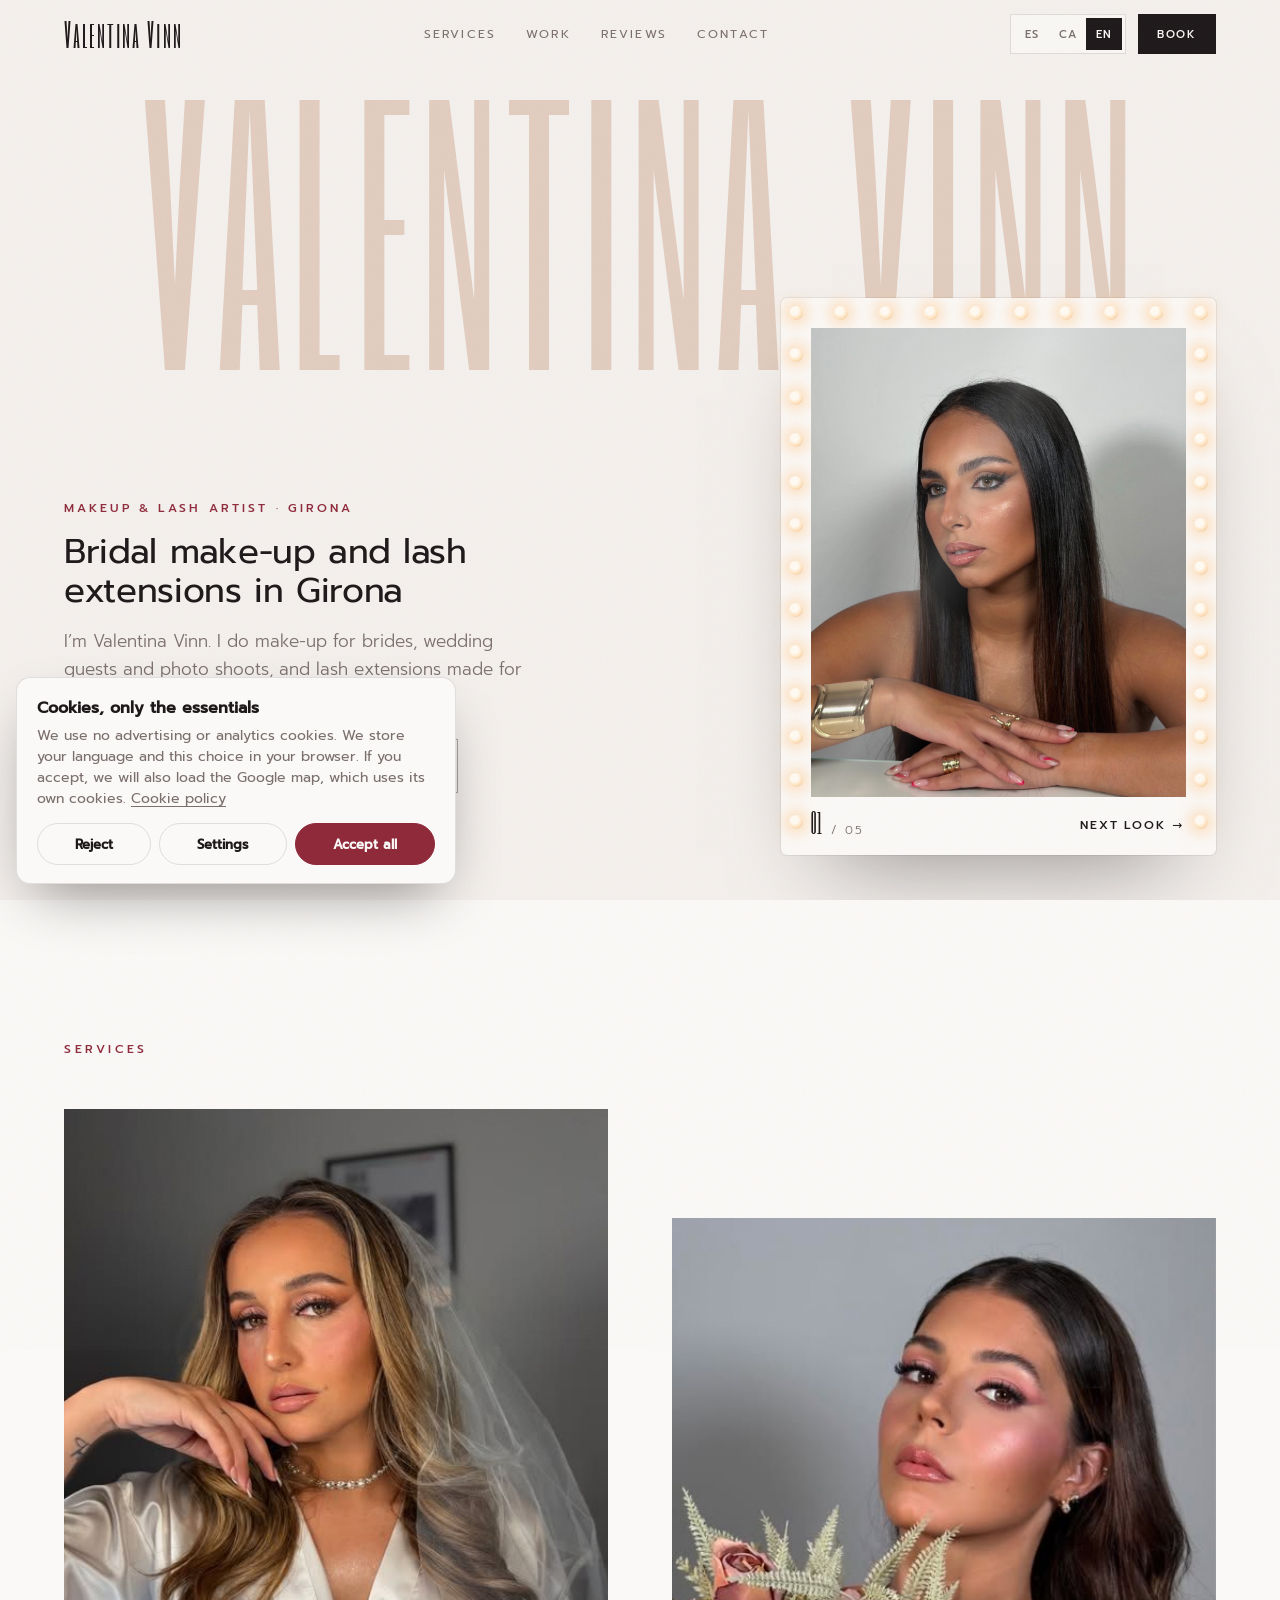
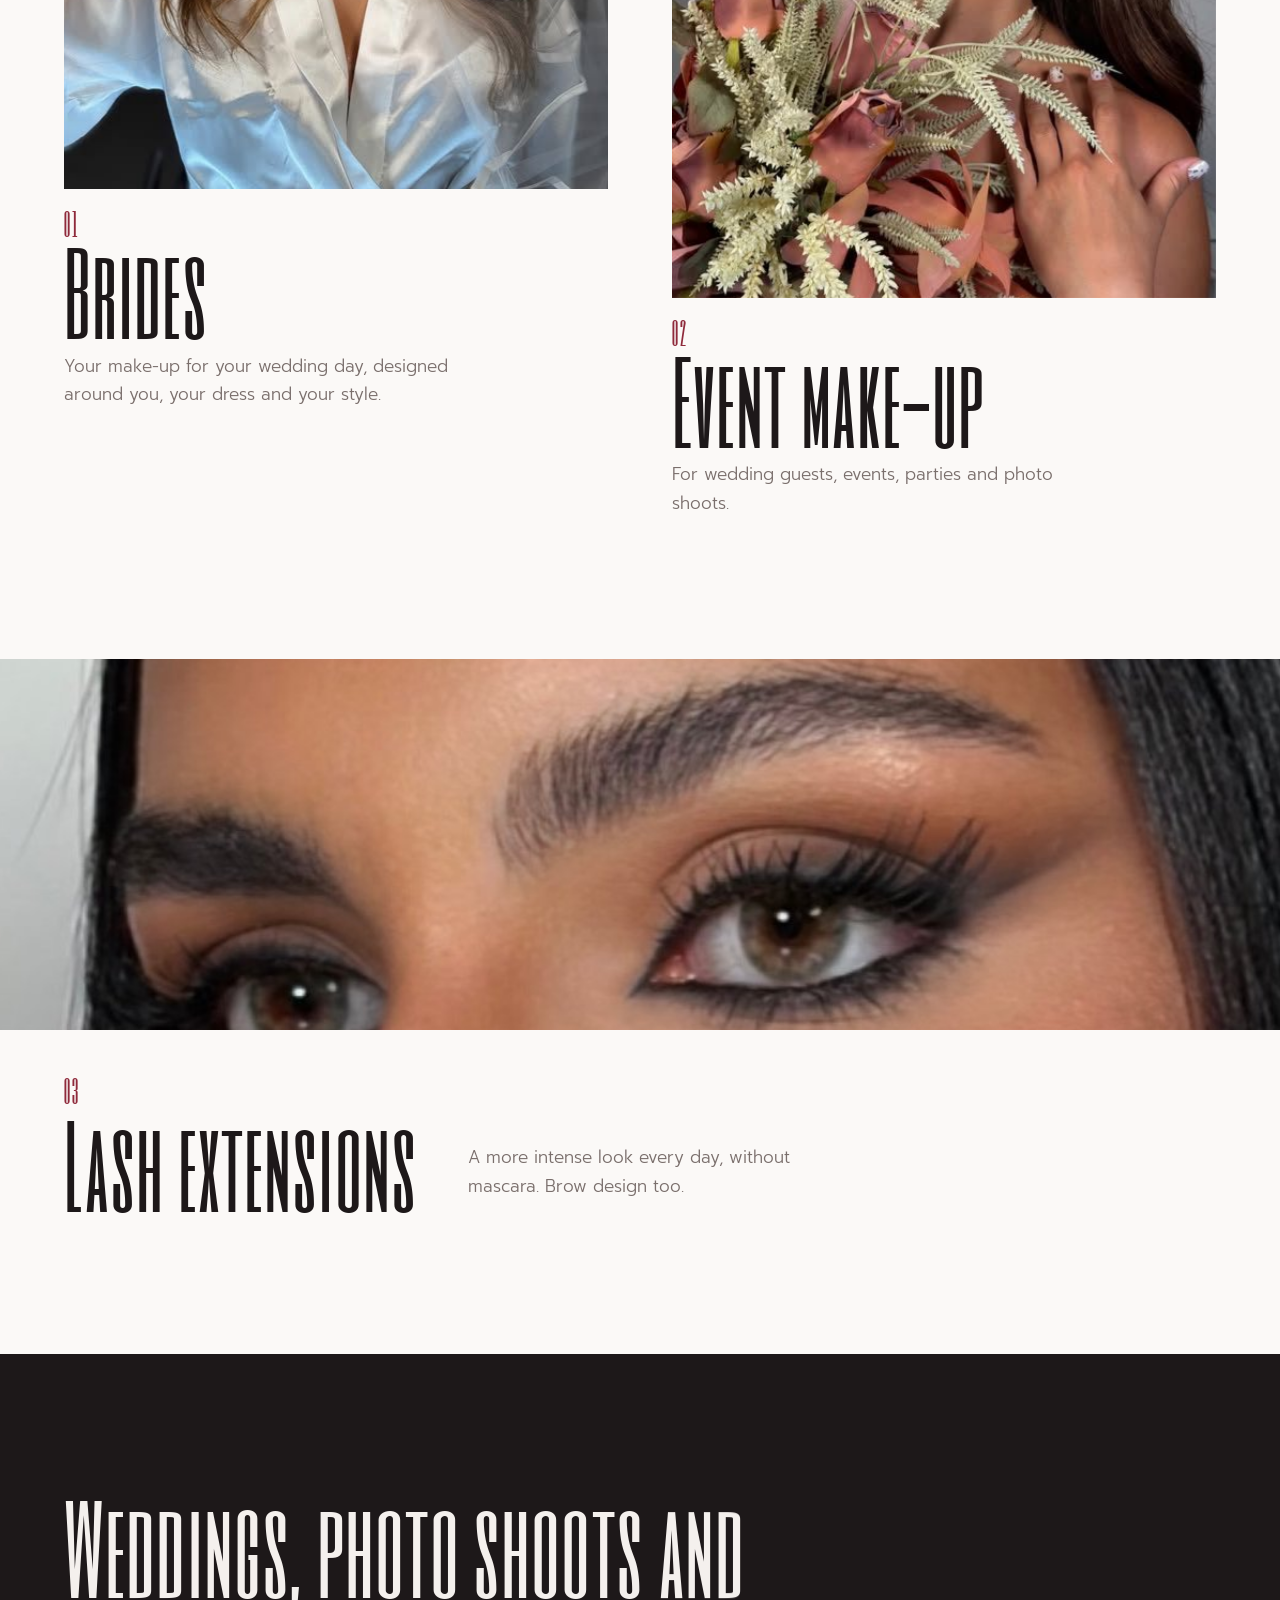
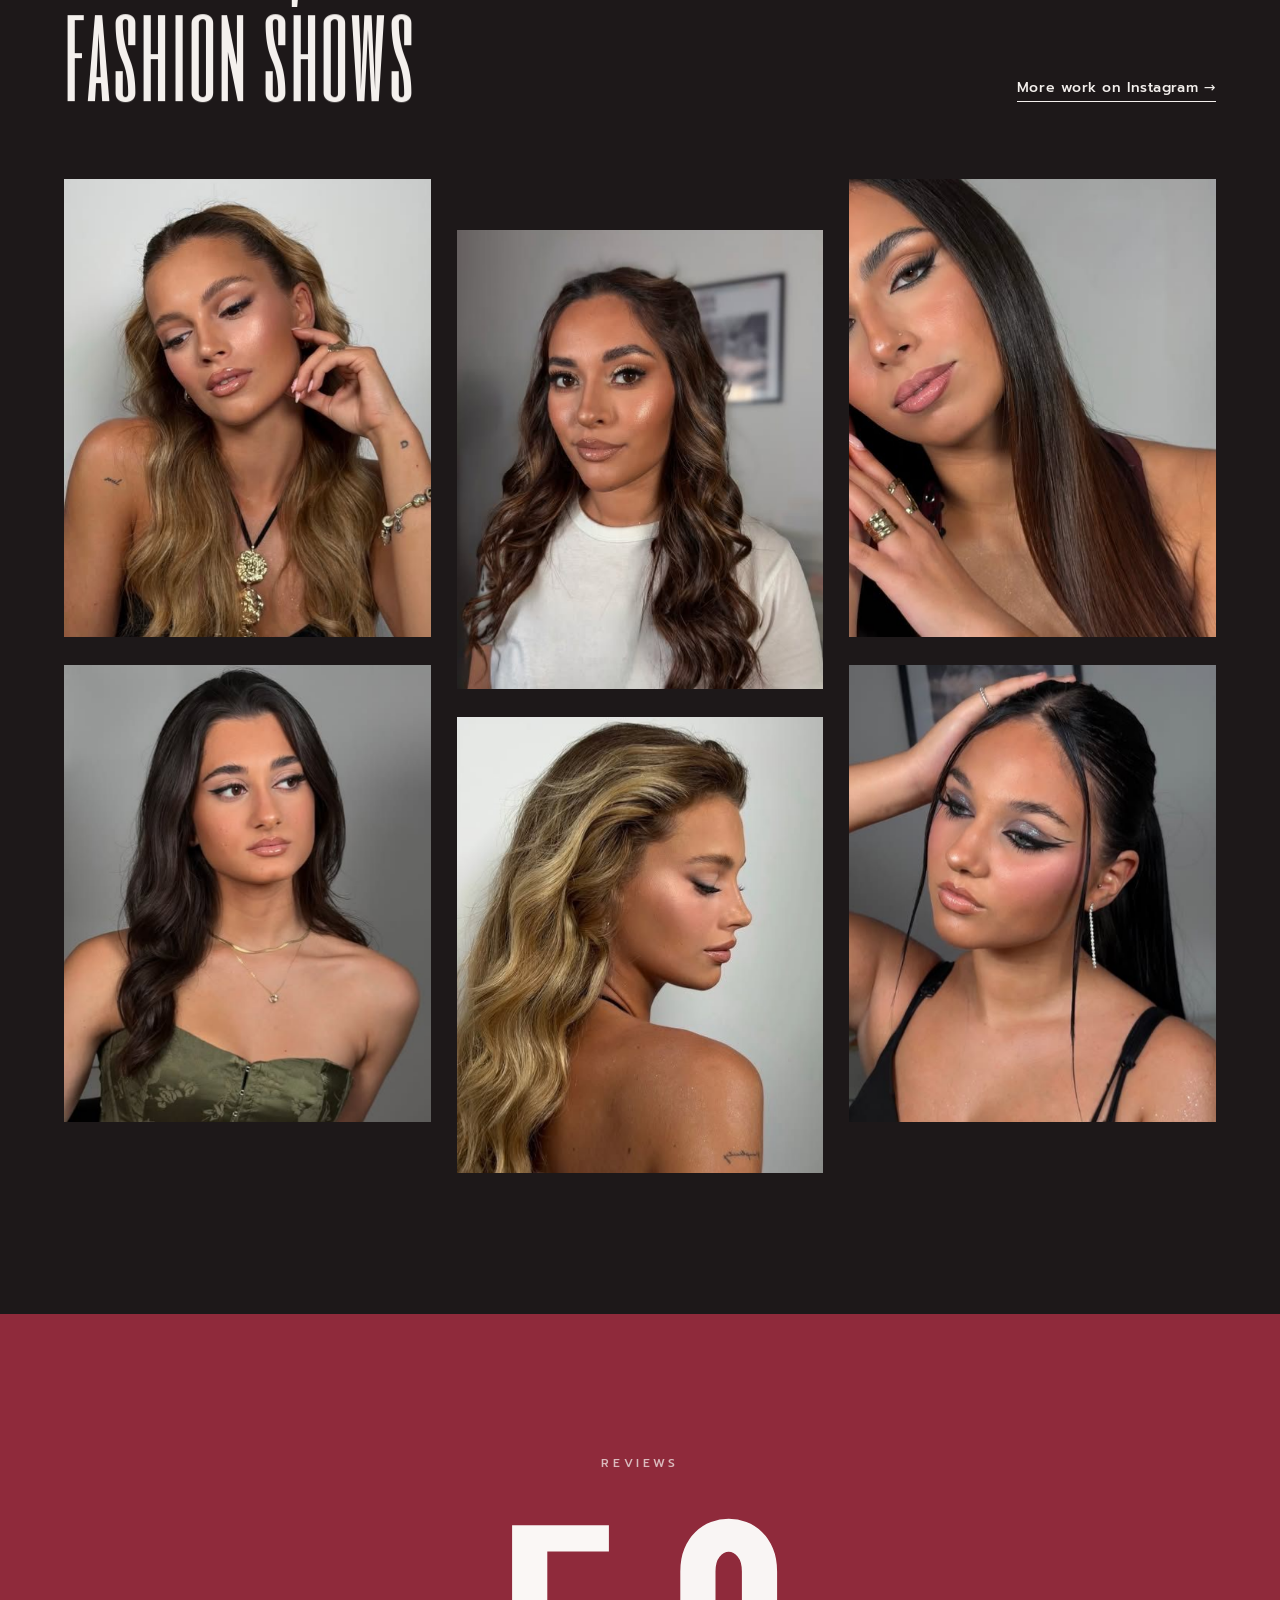
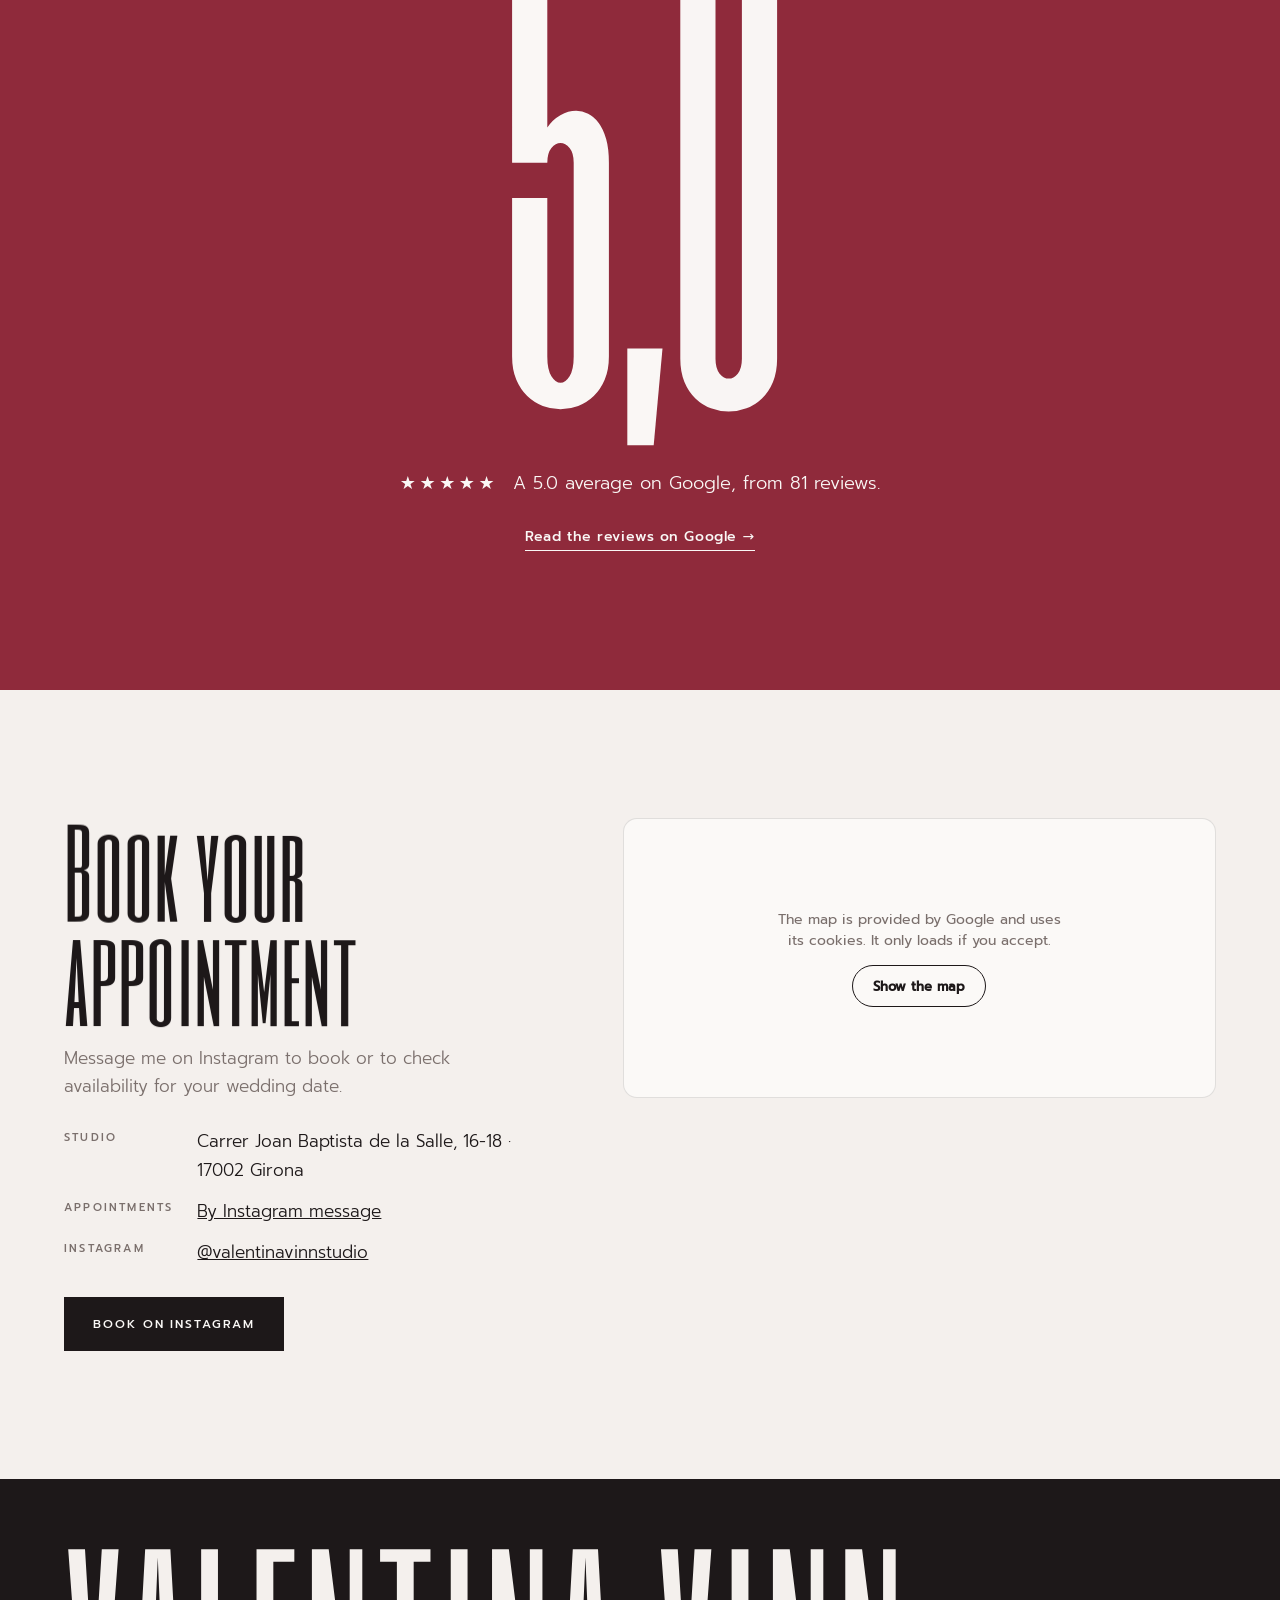
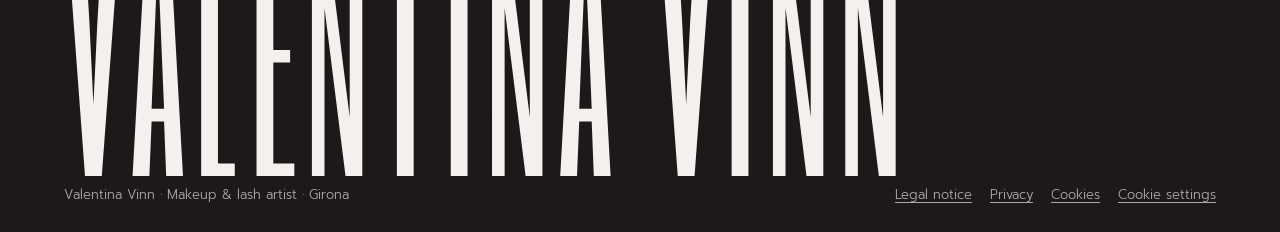
==== index.html @ 95abce41 "Web valentina-vinn-studio Co-Authored-By: Claude Opus 5.5 <noreply@anthropic.com>" ====
<!doctype html>
<html lang="es">
<head>
<meta charset="utf-8">
<meta name="viewport" content="width=device-width, initial-scale=1, viewport-fit=cover">
<title>Valentina Vinn · Maquillaje de novia y pestañas en Girona</title>
<meta name="description" content="Valentina Vinn, makeup & lash artist en Girona. Especializada en maquillaje de novia, maquillaje social y extensiones de pestañas. 5,0 en Google con 81 reseñas. Cita por Instagram.">
<meta name="theme-color" content="#f4f0ed">
<link rel="icon" href="assets/favicon.svg" type="image/svg+xml">
<link rel="alternate" hreflang="es" href="?lang=es"><link rel="alternate" hreflang="ca" href="?lang=ca"><link rel="alternate" hreflang="en" href="?lang=en">
<meta property="og:title" content="Valentina Vinn · Makeup & lash artist · Girona">
<meta property="og:description" content="Maquillaje de novia, maquillaje social y extensiones de pestañas.">
<meta property="og:image" content="assets/img/look1.jpg">
<script>document.documentElement.classList.add('js')</script>
<link rel="stylesheet" href="css/fonts.css">
<link rel="stylesheet" href="css/premium.css">
<link rel="stylesheet" href="css/style.css">
<link rel="stylesheet" href="css/legal.css">
<script type="application/ld+json">
{"@context":"https://schema.org","@type":"BeautySalon","name":"Valentina Vinn","description":"Makeup & lash artist. Maquillaje de novia, maquillaje social y extensiones de pestañas.","address":{"@type":"PostalAddress","streetAddress":"Carrer Joan Baptista de la Salle, 16-18","postalCode":"17002","addressLocality":"Girona","addressRegion":"Girona","addressCountry":"ES"},"aggregateRating":{"@type":"AggregateRating","ratingValue":"5.0","reviewCount":"81"},"sameAs":["https://www.instagram.com/valentinavinnstudio/"]}
</script>
</head>
<body class="grain">
<a class="skip" href="#main" data-i18n="skip">Saltar al contenido</a>

<header class="top">
  <a class="brand" href="#main" aria-label="Valentina Vinn, inicio">Valentina Vinn</a>
  <nav class="nav" aria-label="Principal">
    <a href="#servicios" data-i18n="n1">Servicios</a>
    <a href="#trabajos" data-i18n="n2">Trabajos</a>
    <a href="#resenas" data-i18n="n3">Reseñas</a>
    <a href="#contacto" data-i18n="n4">Contacto</a>
  </nav>
  <div class="top-r">
    <div class="langs" role="group" aria-label="Idioma"><button type="button" data-lang="es">ES</button><button type="button" data-lang="ca">CA</button><button type="button" data-lang="en">EN</button></div>
    <a class="btn btn-sm" href="https://ig.me/m/valentinavinnstudio" target="_blank" rel="noopener" data-mag data-i18n="cta">Pide cita</a>
  </div>
</header>

<main id="main">
  <!-- PORTADA: un espejo de camerino cuyas bombillas se encienden una a una -->
  <section class="hero" id="hero" aria-labelledby="h1">
    <p class="name" aria-hidden="true"><span>V</span><span>A</span><span>L</span><span>E</span><span>N</span><span>T</span><span>I</span><span>N</span><span>A</span><span class="sp"> </span><span>V</span><span>I</span><span>N</span><span>N</span></p>
    <div class="hero-in">
      <p class="eyebrow" data-hero data-d="1.1">Makeup &amp; lash artist · Girona</p>
      <h1 id="h1" data-split data-hero data-d="1.2" data-i18n="h1">Maquillaje de novia y extensiones de pestañas en Girona</h1>
      <p class="hero-p" data-hero data-d="1.35" data-i18n="hp">Soy Valentina Vinn. Maquillo novias, invitadas y sesiones de fotos, y hago extensiones de pestañas a tu medida.</p>
      <div class="hero-cta" data-hero data-d="1.45">
        <a class="btn" href="https://ig.me/m/valentinavinnstudio" target="_blank" rel="noopener" data-mag data-i18n="ctaIg">Pide cita por Instagram</a>
        <a class="btn btn-line" href="#trabajos" data-mag data-i18n="see">Ver trabajos</a>
      </div>
      <p class="hero-rate" data-hero data-d="1.55"><b>5,0</b> <span data-i18n="rate">en Google · 81 reseñas</span></p>
    </div>
    <div class="mirror" id="mirror">
      <div class="bulbs" id="bulbs" aria-hidden="true"></div>
      <div class="glass" role="group" aria-roledescription="carrusel" aria-label="Looks de maquillaje" data-i18n-attr="aria-label:mA">
        <img class="lk on" src="assets/img/look1.jpg" alt="Look de maquillaje con ojos ahumados y melena negra lisa" width="1200" height="1600" data-i18n-attr="alt:l1">
        <img class="lk" src="assets/img/novia.jpg" alt="Novia con velo y maquillaje luminoso" width="534" height="640" data-i18n-attr="alt:l2">
        <img class="lk" src="assets/img/look2.jpg" alt="Maquillaje con delineado y labios nude" width="530" height="640" data-i18n-attr="alt:l3">
        <img class="lk" src="assets/img/look3.jpg" alt="Maquillaje natural con melena rubia ondulada" width="480" height="640" data-i18n-attr="alt:l4">
        <img class="lk" src="assets/img/look4.jpg" alt="Maquillaje con delineado gráfico y sombra plateada" width="506" height="640" data-i18n-attr="alt:l5">
        <span class="refl" aria-hidden="true"></span>
      </div>
      <div class="m-bar">
        <p class="m-n" aria-hidden="true"><b id="lkN">01</b> / 05</p>
        <button type="button" class="next" id="next" data-i18n="next">Otro look →</button>
      </div>
    </div>
  </section>

  <!-- SERVICIOS -->
  <section class="servicios" id="servicios" aria-labelledby="s-h">
    <h2 id="s-h" class="kick" data-up data-i18n="sh">Servicios</h2>
    <div class="cards">
      <article class="card">
        <figure data-img><img src="assets/img/novia.jpg" alt="Novia con velo y maquillaje luminoso" width="534" height="640" loading="lazy" data-i18n-attr="alt:l2"></figure>
        <p class="num" aria-hidden="true">01</p>
        <h3 data-split data-i18n="s1">Novias</h3>
        <p data-up data-i18n="s1p">Tu maquillaje para el día de la boda, pensado para ti, tu vestido y tu estilo.</p>
      </article>
      <article class="card c-b">
        <figure data-img><img src="assets/img/invitada.jpg" alt="Invitada maquillada con un ramo de flores secas" width="508" height="640" loading="lazy" data-i18n-attr="alt:sA2"></figure>
        <p class="num" aria-hidden="true">02</p>
        <h3 data-split data-i18n="s2">Maquillaje social</h3>
        <p data-up data-i18n="s2p">Para invitadas, eventos, fiestas y sesiones de fotos.</p>
      </article>
    </div>
    <div class="lash">
      <figure class="lash-img" id="lashImg"><img src="assets/img/ojos.jpg" alt="Primer plano de unos ojos con pestañas largas y delineado ahumado" width="1413" height="410" loading="lazy" data-i18n-attr="alt:oA"></figure>
      <div class="lash-txt">
        <p class="num" aria-hidden="true">03</p>
        <h3 data-split data-i18n="s3">Extensiones de pestañas</h3>
        <p data-up data-i18n="s3p">Una mirada más intensa cada día, sin máscara. También diseño de cejas.</p>
      </div>
    </div>
  </section>

  <!-- TRABAJOS -->
  <section class="trabajos" id="trabajos" aria-labelledby="t-h">
    <div class="t-head">
      <h2 id="t-h" data-split data-i18n="th">Bodas, sesiones de fotos y desfiles</h2>
      <a class="link" href="https://www.instagram.com/valentinavinnstudio/" target="_blank" rel="noopener" data-i18n="more">Más trabajos en Instagram →</a>
    </div>
    <div class="looks">
      <div class="col"><figure data-img><img src="assets/img/look5.jpg" alt="Look de maquillaje de Valentina Vinn" width="481" height="640" loading="lazy" data-i18n-attr="alt:gA"></figure><figure data-img><img src="assets/img/look2.jpg" alt="Look de maquillaje de Valentina Vinn" width="530" height="640" loading="lazy" data-i18n-attr="alt:gA"></figure></div>
      <div class="col" data-par=".12"><figure data-img><img src="assets/img/look6.jpg" alt="Look de maquillaje de Valentina Vinn" width="480" height="640" loading="lazy" data-i18n-attr="alt:gA"></figure><figure data-img><img src="assets/img/look3.jpg" alt="Look de maquillaje de Valentina Vinn" width="480" height="640" loading="lazy" data-i18n-attr="alt:gA"></figure></div>
      <div class="col"><figure data-img><img src="assets/img/look7.jpg" alt="Look de maquillaje de Valentina Vinn" width="480" height="640" loading="lazy" data-i18n-attr="alt:gA"></figure><figure data-img><img src="assets/img/look4.jpg" alt="Look de maquillaje de Valentina Vinn" width="506" height="640" loading="lazy" data-i18n-attr="alt:gA"></figure></div>
    </div>
  </section>

  <!-- RESEÑAS -->
  <section class="resenas" id="resenas" aria-labelledby="r-h">
    <h2 id="r-h" class="kick" data-up data-i18n="rh">Reseñas</h2>
    <p class="big" aria-hidden="true"><span>5</span><span>,</span><span>0</span></p>
    <p class="r-p" data-up><span class="stars" aria-hidden="true">★★★★★</span> <span data-i18n="rp">Media de 5,0 en Google, con 81 reseñas.</span></p>
    <a class="link" href="https://www.google.com/maps/search/?api=1&amp;query=Valentina+Vinn+Girona" target="_blank" rel="noopener" data-up data-i18n="rl">Leer las reseñas en Google →</a>
  </section>

  <!-- CONTACTO -->
  <section class="contacto" id="contacto" aria-labelledby="c-h">
    <div class="c-txt">
      <h2 id="c-h" data-split data-i18n="ch">Pide tu cita</h2>
      <p data-up data-i18n="cp">Escríbeme por Instagram para pedir cita o para consultar la fecha de tu boda.</p>
      <dl>
        <dt data-i18n="d1">Estudio</dt><dd>Carrer Joan Baptista de la Salle, 16-18 · 17002 Girona</dd>
        <dt data-i18n="d2">Citas</dt><dd><a href="https://ig.me/m/valentinavinnstudio" target="_blank" rel="noopener" data-i18n="d2v">Por mensaje en Instagram</a></dd>
        <dt>Instagram</dt><dd><a href="https://www.instagram.com/valentinavinnstudio/" target="_blank" rel="noopener">@valentinavinnstudio</a></dd>
      </dl>
      <a class="btn" href="https://ig.me/m/valentinavinnstudio" target="_blank" rel="noopener" data-mag data-i18n="ctaIg">Pide cita por Instagram</a>
    </div>
    <div class="cc-map v-map" data-src="https://www.google.com/maps?q=Carrer+Joan+Baptista+de+la+Salle+16,+17002+Girona&output=embed" data-title="Mapa: Valentina Vinn"></div>
  </section>
</main>

<footer class="foot">
  <p class="foot-name" aria-hidden="true">VALENTINA VINN</p>
  <div class="foot-row">
    <p>Valentina Vinn · Makeup &amp; lash artist · Girona</p>
    <nav class="foot-links" aria-label="Información legal">
      <a href="aviso-legal.html" data-i18n="lg1">Aviso legal</a>
      <a href="privacidad.html" data-i18n="lg2">Privacidad</a>
      <a href="cookies.html" data-i18n="lg3">Cookies</a>
      <button type="button" data-cookies-open data-i18n="lg4">Configurar cookies</button>
    </nav>
  </div>
</footer>

<script src="js/lang.js"></script>
<script src="js/i18n.js" data-site="valentina-vinn-studio"></script>
<script src="js/consent.js" data-site="valentina-vinn-studio"></script>
<script src="js/vendor/gsap.min.js"></script>
<script src="js/vendor/ScrollTrigger.min.js"></script>
<script src="js/vendor/lenis.min.js"></script>
<script src="js/premium.js"></script>
<script src="js/main.js"></script>
</body>
</html>
---- css/fonts.css ----
/* Fuentes alojadas en la propia web (sin llamadas a Google) */
@font-face {
  font-family: 'Prompt';
  font-style: normal;
  font-weight: 300;
  font-display: swap;
  src: url(../assets/fonts/prompt-normal-300-latin-ext.woff2) format('woff2');
  unicode-range: U+0100-02BA, U+02BD-02C5, U+02C7-02CC, U+02CE-02D7, U+02DD-02FF, U+0304, U+0308, U+0329, U+1D00-1DBF, U+1E00-1E9F, U+1EF2-1EFF, U+2020, U+20A0-20AB, U+20AD-20C4, U+2113, U+2C60-2C7F, U+A720-A7FF;
}
@font-face {
  font-family: 'Prompt';
  font-style: normal;
  font-weight: 300;
  font-display: swap;
  src: url(../assets/fonts/prompt-normal-300-latin.woff2) format('woff2');
  unicode-range: U+0000-00FF, U+0131, U+0152-0153, U+02BB-02BC, U+02C6, U+02DA, U+02DC, U+0304, U+0308, U+0329, U+2000-206F, U+20AC, U+2122, U+2191, U+2193, U+2212, U+2215, U+FEFF, U+FFFD;
}
@font-face {
  font-family: 'Prompt';
  font-style: normal;
  font-weight: 400;
  font-display: swap;
  src: url(../assets/fonts/prompt-normal-400-latin-ext.woff2) format('woff2');
  unicode-range: U+0100-02BA, U+02BD-02C5, U+02C7-02CC, U+02CE-02D7, U+02DD-02FF, U+0304, U+0308, U+0329, U+1D00-1DBF, U+1E00-1E9F, U+1EF2-1EFF, U+2020, U+20A0-20AB, U+20AD-20C4, U+2113, U+2C60-2C7F, U+A720-A7FF;
}
@font-face {
  font-family: 'Prompt';
  font-style: normal;
  font-weight: 400;
  font-display: swap;
  src: url(../assets/fonts/prompt-normal-400-latin.woff2) format('woff2');
  unicode-range: U+0000-00FF, U+0131, U+0152-0153, U+02BB-02BC, U+02C6, U+02DA, U+02DC, U+0304, U+0308, U+0329, U+2000-206F, U+20AC, U+2122, U+2191, U+2193, U+2212, U+2215, U+FEFF, U+FFFD;
}
@font-face {
  font-family: 'Prompt';
  font-style: normal;
  font-weight: 500;
  font-display: swap;
  src: url(../assets/fonts/prompt-normal-500-latin-ext.woff2) format('woff2');
  unicode-range: U+0100-02BA, U+02BD-02C5, U+02C7-02CC, U+02CE-02D7, U+02DD-02FF, U+0304, U+0308, U+0329, U+1D00-1DBF, U+1E00-1E9F, U+1EF2-1EFF, U+2020, U+20A0-20AB, U+20AD-20C4, U+2113, U+2C60-2C7F, U+A720-A7FF;
}
@font-face {
  font-family: 'Prompt';
  font-style: normal;
  font-weight: 500;
  font-display: swap;
  src: url(../assets/fonts/prompt-normal-500-latin.woff2) format('woff2');
  unicode-range: U+0000-00FF, U+0131, U+0152-0153, U+02BB-02BC, U+02C6, U+02DA, U+02DC, U+0304, U+0308, U+0329, U+2000-206F, U+20AC, U+2122, U+2191, U+2193, U+2212, U+2215, U+FEFF, U+FFFD;
}
@font-face {
  font-family: 'Six Caps';
  font-style: normal;
  font-weight: 400;
  font-display: swap;
  src: url(../assets/fonts/six-caps-normal-400-latin-ext.woff2) format('woff2');
  unicode-range: U+0100-02BA, U+02BD-02C5, U+02C7-02CC, U+02CE-02D7, U+02DD-02FF, U+0304, U+0308, U+0329, U+1D00-1DBF, U+1E00-1E9F, U+1EF2-1EFF, U+2020, U+20A0-20AB, U+20AD-20C4, U+2113, U+2C60-2C7F, U+A720-A7FF;
}
@font-face {
  font-family: 'Six Caps';
  font-style: normal;
  font-weight: 400;
  font-display: swap;
  src: url(../assets/fonts/six-caps-normal-400-latin.woff2) format('woff2');
  unicode-range: U+0000-00FF, U+0131, U+0152-0153, U+02BB-02BC, U+02C6, U+02DA, U+02DC, U+0304, U+0308, U+0329, U+2000-206F, U+20AC, U+2122, U+2191, U+2193, U+2212, U+2215, U+FEFF, U+FFFD;
}
---- css/premium.css ----
/* Kit premium común (lote Girona 2): máscaras de palabras, grano de película, marquesinas y Lenis */
html.lenis, html.lenis body { height: auto; }
.lenis.lenis-smooth { scroll-behavior: auto !important; }
.lenis.lenis-stopped { overflow: hidden; }
.js:not(.ready) [data-hero], .js:not(.ready) [data-split] { visibility: hidden; }
.w { display: inline-block; overflow: hidden; vertical-align: top; padding: 0 .02em .1em; margin: 0 -.02em -.1em; }
.w-i { display: inline-block; will-change: transform; }
[data-img] { overflow: hidden; }
[data-img] img, [data-img] video { transform-origin: 50% 50%; }
[data-mag] { transition: translate .5s cubic-bezier(.2, .9, .3, 1.2); }
/* grano de película sobre toda la web */
.grain::after { content: ""; position: fixed; inset: -50%; z-index: 300; pointer-events: none; opacity: var(--grain, .06);
  background: url("data:image/svg+xml,%3Csvg xmlns='http://www.w3.org/2000/svg' width='220' height='220'%3E%3Cfilter id='n'%3E%3CfeTurbulence type='fractalNoise' baseFrequency='.85' numOctaves='3' stitchTiles='stitch'/%3E%3C/filter%3E%3Crect width='220' height='220' filter='url(%23n)'/%3E%3C/svg%3E");
  animation: grain 1.2s steps(6) infinite; }
@keyframes grain { 0% { translate: 0 0; } 20% { translate: -4% 3%; } 40% { translate: 3% -5%; } 60% { translate: -6% -2%; } 80% { translate: 5% 4%; } 100% { translate: 0 0; } }
/* marquesina infinita */
.mq { overflow: hidden; white-space: nowrap; }
.mq-t { display: inline-flex; animation: mq var(--mq, 30s) linear infinite; }
.mq-t > * { flex: none; }
@keyframes mq { to { transform: translateX(-50%); } }
@media (prefers-reduced-motion: reduce) { .grain::after, .mq-t { animation: none; } }
---- css/style.css ----
/* Valentina Vinn · «Camerino»: espejo de maquillaje con bombillas que se encienden una a una, nombre gigante en Six Caps */
:root {
  --porc: #f4f0ed; --white: #fbf9f7; --nude: #e2cdbf; --berry: #8f2a3b; --ink: #1d1819; --mute: #7a6f6c; --line: #1d18191f; --line-l: #f4f0ed26;
  --f-d: "Six Caps", "Bebas Neue", Impact, sans-serif; --f-b: "Prompt", system-ui, sans-serif;
  --ease: cubic-bezier(.16, 1, .3, 1); --pad: clamp(16px, 5vw, 80px);
  --c-bg: var(--porc); --c-card: var(--white); --c-ink: var(--ink); --c-mute: var(--mute); --c-line: var(--line); --c-acc: var(--berry); --c-acc-ink: var(--white);
}
*, *::before, *::after { box-sizing: border-box; }
html { -webkit-text-size-adjust: 100%; }
body { margin: 0; background: var(--porc); color: var(--ink); font: 300 17px/1.7 var(--f-b); -webkit-font-smoothing: antialiased; overflow-x: hidden; --grain: .04; }
img { display: block; max-width: 100%; height: auto; }
a { color: inherit; }
::selection { background: var(--berry); color: var(--white); }
:focus-visible { outline: 2px solid var(--berry); outline-offset: 3px; }
.skip { position: absolute; left: 12px; top: -60px; z-index: 100; padding: 10px 16px; background: var(--ink); color: var(--white); }
.skip:focus { top: 12px; }
h1, h2, h3 { margin: 0; font-weight: 400; }
h2, h3 { font-family: var(--f-d); line-height: .9; letter-spacing: .01em; }
h2 { font-size: clamp(64px, 9vw, 150px); }
.kick { margin-bottom: clamp(30px, 4vw, 54px); font: 500 12px/1.4 var(--f-b); letter-spacing: .3em; text-transform: uppercase; color: var(--berry); }
.btn { display: inline-flex; align-items: center; justify-content: center; min-height: 54px; padding: 0 28px; background: var(--ink); color: var(--white); border: 1px solid var(--ink); text-decoration: none; font: 500 12px/1 var(--f-b); letter-spacing: .16em; text-transform: uppercase; }
.btn-line { background: none; color: var(--ink); border-color: #1d181959; }
.btn-sm { min-height: 40px; padding: 0 18px; font-size: 11px; }
@media (hover: hover) and (pointer: fine) { .btn { transition: background .4s, color .4s, border-color .4s; } .btn:hover { background: var(--berry); border-color: var(--berry); color: var(--white); } }
.link { color: inherit; text-decoration: none; border-bottom: 1px solid currentColor; padding-bottom: 3px; font: 500 14px/1.4 var(--f-b); letter-spacing: .04em; }

/* ---------- cabecera ---------- */
.top { position: fixed; z-index: 50; inset: 0 0 auto; display: flex; align-items: center; justify-content: space-between; gap: 16px; padding: 14px var(--pad); transition: background .4s, translate .6s var(--ease); }
.top.solid { background: #f4f0ede8; backdrop-filter: blur(14px); }
.top.hide { translate: 0 -100%; }
.brand { font: 400 32px/1 var(--f-d); letter-spacing: .06em; text-decoration: none; }
.nav { display: flex; gap: 30px; }
.nav a { text-decoration: none; font: 400 12px/1 var(--f-b); letter-spacing: .18em; text-transform: uppercase; color: var(--mute); }
.top-r { display: flex; align-items: center; gap: 12px; }
.langs { display: flex; padding: 3px; border: 1px solid var(--line); background: #fbf9f7b3; }
.langs button { min-width: 36px; min-height: 32px; border: 0; background: none; color: var(--mute); font: 500 11px/1 var(--f-b); letter-spacing: .06em; cursor: pointer; }
.langs button[aria-pressed="true"] { background: var(--ink); color: var(--white); }
@media (hover: hover) and (pointer: fine) { .nav a { transition: color .3s; } .nav a:hover { color: var(--ink); } }
@media (max-width: 980px) { .nav { display: none; } }
@media (max-width: 400px) { .top-r .btn-sm { display: none; } }

/* ---------- portada ---------- */
.hero { position: relative; min-height: 100svh; display: grid; grid-template-columns: 1fr auto; align-items: end; gap: 30px clamp(24px, 5vw, 80px); padding: 100px var(--pad) clamp(28px, 5vh, 56px); overflow: hidden; isolation: isolate; background: var(--porc); }
.name { position: absolute; z-index: -1; left: 0; right: 0; top: clamp(64px, 11svh, 120px); margin: 0; text-align: center; font: 400 25vw/.8 var(--f-d); letter-spacing: .015em; color: var(--nude); white-space: nowrap; pointer-events: none; }
.name span { display: inline-block; }
.name .sp { width: .18em; }
.hero-in { position: relative; max-width: 520px; padding-bottom: 6px; }
.eyebrow { margin: 0 0 16px; font: 500 12px/1.4 var(--f-b); letter-spacing: .26em; text-transform: uppercase; color: var(--berry); }
.hero h1 { font: 400 clamp(28px, 2.7vw, 44px)/1.12 var(--f-b); letter-spacing: -.01em; }
.hero-p { margin: 16px 0 0; max-width: 44ch; color: var(--mute); }
.hero-cta { display: flex; flex-wrap: wrap; gap: 10px; margin-top: 26px; }
.hero-rate { margin: 20px 0 0; font-size: 14px; color: var(--mute); }
.hero-rate b { font: 400 30px/1 var(--f-d); color: var(--ink); letter-spacing: .04em; }
/* el espejo */
.mirror { --p: 30px; position: relative; width: min(34vw, calc((100svh - 150px) * .74), 520px); padding: var(--p) var(--p) 58px; background: var(--white); border-radius: 6px; box-shadow: 0 50px 90px -50px #1d181980, 0 0 0 1px #1d181912; }
.glass { position: relative; aspect-ratio: 4 / 5; overflow: hidden; background: #d8d3ce; filter: brightness(calc(.3 + .7 * var(--lit, 1))) saturate(calc(.4 + .6 * var(--lit, 1))); }
.lk { position: absolute; inset: 0; width: 100%; height: 100%; object-fit: cover; object-position: 50% 28%; opacity: 0; transition: opacity .7s var(--ease); }
.lk.on { opacity: 1; }
.refl { position: absolute; inset: -20%; background: linear-gradient(115deg, #fff0 36%, #ffffff30 43%, #fff0 51%); translate: var(--rx, 0px) 0; transition: translate .8s var(--ease); pointer-events: none; }
.bulbs { position: absolute; inset: 0; pointer-events: none; }
.bulb { position: absolute; width: 14px; height: 14px; margin: -7px 0 0 -7px; border-radius: 50%; background: radial-gradient(circle at 40% 35%, #fffaf2 0 30%, #ffe1bb 62%, #dcb48b); opacity: calc(.28 + .72 * var(--on, 1)); box-shadow: 0 0 calc(var(--on, 1) * var(--g, .5) * 30px) calc(var(--on, 1) * var(--g, .5) * 7px) #ffcd96cc; }
.m-bar { position: absolute; left: var(--p); right: var(--p); bottom: 12px; display: flex; align-items: center; justify-content: space-between; }
.m-n { margin: 0; font-size: 12px; letter-spacing: .14em; color: var(--mute); }
.m-n b { font: 400 26px/1 var(--f-d); color: var(--ink); }
.next { min-height: 36px; padding: 0 2px; border: 0; background: none; color: var(--ink); font: 500 12px/1 var(--f-b); letter-spacing: .16em; text-transform: uppercase; cursor: pointer; }
@media (hover: hover) and (pointer: fine) { .next:hover { color: var(--berry); } }
@media (max-width: 860px) {
  .hero { display: flex; flex-direction: column; align-items: stretch; padding-top: 84px; }
  .name { position: relative; top: auto; margin-bottom: -7vw; font-size: 24.5vw; }
  .mirror { --p: 20px; order: 1; align-self: center; width: min(88vw, 420px); padding-bottom: 52px; }
  .bulb { width: 10px; height: 10px; margin: -5px 0 0 -5px; }
  .hero-in { order: 2; max-width: none; }
}

/* ---------- servicios ---------- */
.servicios { padding: clamp(90px, 11vw, 160px) var(--pad); background: var(--white); }
.cards { display: grid; grid-template-columns: 1fr 1fr; gap: clamp(20px, 5vw, 90px); align-items: start; }
.c-b { margin-top: 20%; }
.card figure { margin: 0; aspect-ratio: 4 / 5; }
.card img { width: 100%; height: 100%; object-fit: cover; object-position: 50% 25%; }
.num { margin: 20px 0 4px; font: 400 30px/1 var(--f-d); letter-spacing: .06em; color: var(--berry); }
.card h3, .lash h3 { font-size: clamp(64px, 8.4vw, 140px); }
.card p:last-child { margin: 12px 0 0; max-width: 36ch; color: var(--mute); }
.lash { margin-top: clamp(90px, 11vw, 170px); }
.lash-img { margin: 0 calc(-1 * var(--pad)); aspect-ratio: 1413 / 410; overflow: hidden; }
.lash-img img { width: 100%; height: 100%; object-fit: cover; }
.lash-txt { display: flex; flex-wrap: wrap; align-items: end; gap: 6px clamp(24px, 4vw, 60px); margin-top: 26px; }
.lash-txt .num { flex-basis: 100%; }
.lash-txt p:last-child { margin: 0 0 12px; max-width: 34ch; color: var(--mute); }
@media (max-width: 760px) { .cards { grid-template-columns: 1fr; } .c-b { margin-top: 0; } .lash-img { aspect-ratio: 16 / 9; } }

/* ---------- trabajos ---------- */
.trabajos { padding: clamp(90px, 11vw, 160px) var(--pad); background: var(--ink); color: var(--porc); overflow: hidden; }
.t-head { display: flex; flex-wrap: wrap; align-items: end; justify-content: space-between; gap: 20px 40px; margin-bottom: clamp(40px, 6vw, 80px); }
.t-head h2 { max-width: 7.5em; }
.looks { display: grid; grid-template-columns: repeat(3, 1fr); gap: clamp(10px, 2vw, 26px); align-items: start; }
.looks .col { display: grid; gap: clamp(10px, 2vw, 26px); }
.looks .col:nth-child(2) { margin-top: 14%; }
.looks figure { margin: 0; aspect-ratio: 4 / 5; }
.looks img { width: 100%; height: 100%; object-fit: cover; object-position: 50% 25%; }
@media (max-width: 560px) { .looks { grid-template-columns: 1fr 1fr; } .looks .col { display: contents; } }

/* ---------- reseñas ---------- */
.resenas { padding: clamp(90px, 11vw, 150px) var(--pad); background: var(--berry); color: var(--white); text-align: center; overflow: hidden; }
.resenas .kick { color: #fbf9f7b3; }
.big { margin: 0; padding-bottom: .1em; font: 400 clamp(220px, 44vw, 720px)/.8 var(--f-d); }
.big span { display: inline-block; }
.r-p { margin: clamp(20px, 3vw, 40px) 0 22px; font-size: 18px; }
.stars { margin-right: 8px; letter-spacing: .2em; }

/* ---------- contacto ---------- */
.contacto { display: grid; grid-template-columns: 1fr 1.2fr; gap: clamp(28px, 5vw, 80px); align-items: start; padding: clamp(90px, 10vw, 140px) var(--pad); background: var(--porc); }
.c-txt > p { margin: 18px 0 26px; max-width: 40ch; color: var(--mute); }
.contacto dl { display: grid; grid-template-columns: auto 1fr; gap: 12px 24px; margin: 0 0 30px; }
.contacto dt { font: 500 11px/2 var(--f-b); letter-spacing: .2em; text-transform: uppercase; color: var(--mute); }
.contacto dd { margin: 0; }
.v-map { min-height: 420px; }
@media (max-width: 860px) { .contacto { grid-template-columns: 1fr; } .contacto dl { grid-template-columns: 1fr; gap: 2px; } .contacto dd { margin-bottom: 12px; } .v-map { min-height: 340px; } }

/* ---------- pie ---------- */
.foot { padding: clamp(40px, 6vw, 70px) var(--pad) 26px; background: var(--ink); color: #f4f0edaa; overflow: hidden; }
.foot-name { margin: 0 0 20px; font: 400 clamp(90px, 21vw, 360px)/.8 var(--f-d); letter-spacing: .02em; color: var(--porc); white-space: nowrap; }
.foot-row { display: flex; flex-wrap: wrap; justify-content: space-between; gap: 12px 24px; font-size: 13px; }
.foot-row p { margin: 0; }
.foot-links { display: flex; flex-wrap: wrap; gap: 18px; }
.foot-links a, .foot-links button { color: inherit; font: inherit; background: none; border: 0; padding: 0; cursor: pointer; text-decoration: underline; text-underline-offset: 3px; }
---- css/legal.css ----
/* Común a todas las webs del lote: aviso de cookies, panel, mapa con consentimiento y páginas legales.
   Usa las variables de cada web: --c-bg --c-card --c-ink --c-mute --c-line --c-acc --c-acc-ink --f-d --f-b --r */

/* ---------- aviso de cookies ---------- */
.ck { position: fixed; z-index: 9000; left: 16px; bottom: 16px; width: min(440px, calc(100vw - 32px)); padding: 20px 20px 18px; background: var(--c-card); color: var(--c-ink); border: 1px solid var(--c-line); border-radius: var(--r, 14px); box-shadow: 0 24px 60px -20px rgba(0,0,0,.45); font: 400 14px/1.5 var(--f-b); opacity: 0; translate: 0 24px; transition: opacity .45s cubic-bezier(.2,.8,.2,1), translate .55s cubic-bezier(.2,.8,.2,1); pointer-events: none; }
.ck.show { opacity: 1; translate: 0 0; pointer-events: auto; }
.ck-h { margin: 0 0 6px; font: 600 16px/1.3 var(--f-b); }
.ck-p { margin: 0 0 14px; color: var(--c-mute); }
.ck-p a, .ck-more a { color: inherit; text-decoration: underline; text-underline-offset: 3px; }
.ck-btns { display: flex; flex-wrap: wrap; gap: 8px; }
.ck-b { flex: 1 1 auto; min-height: 42px; padding: 0 14px; border: 1px solid var(--c-line); border-radius: 999px; background: transparent; color: var(--c-ink); font: 600 13px/1 var(--f-b); }
.ck-b.ck-main { background: var(--c-acc); border-color: var(--c-acc); color: var(--c-acc-ink); }
.ck-b:focus-visible, .ck-x:focus-visible, .cc-map-btn:focus-visible { outline: 2px solid var(--c-acc); outline-offset: 2px; }
@media (hover: hover) and (pointer: fine) { .ck-b { transition: background .25s, border-color .25s; } .ck-b:hover { border-color: var(--c-ink); } .ck-b.ck-main:hover { filter: brightness(1.08); } }

.ck-dlg { width: min(520px, calc(100vw - 32px)); padding: 0; border: 1px solid var(--c-line); border-radius: var(--r, 14px); background: var(--c-card); color: var(--c-ink); font: 400 14px/1.5 var(--f-b); }
.ck-dlg::backdrop { background: rgba(0,0,0,.55); backdrop-filter: blur(3px); }
.ck-in { padding: 22px; display: grid; gap: 14px; }
.ck-top { display: flex; align-items: center; justify-content: space-between; gap: 12px; }
.ck-ph { margin: 0; font: 600 18px/1.2 var(--f-b); }
.ck-x { width: 40px; height: 40px; border: 1px solid var(--c-line); border-radius: 50%; background: none; color: inherit; font-size: 22px; line-height: 1; }
.ck-row { display: flex; gap: 16px; align-items: center; justify-content: space-between; padding: 14px 0; border-top: 1px solid var(--c-line); }
.ck-row b { display: block; margin-bottom: 2px; }
.ck-row p { margin: 0; color: var(--c-mute); font-size: 13px; }
.ck-fixed { flex: none; font-size: 12px; color: var(--c-mute); }
.ck-sw { position: relative; flex: none; width: 46px; height: 26px; }
.ck-sw input { position: absolute; inset: 0; opacity: 0; margin: 0; }
.ck-sw i { position: absolute; inset: 0; border-radius: 99px; background: var(--c-line); transition: background .25s; }
.ck-sw i::after { content: ""; position: absolute; top: 3px; left: 3px; width: 20px; height: 20px; border-radius: 50%; background: var(--c-card); box-shadow: 0 1px 3px rgba(0,0,0,.3); transition: translate .25s cubic-bezier(.3,.7,.2,1); }
.ck-sw input:checked + i { background: var(--c-acc); }
.ck-sw input:checked + i::after { translate: 20px 0; }
.ck-sw input:focus-visible + i { outline: 2px solid var(--c-acc); outline-offset: 2px; }
.ck-more { margin: 0; font-size: 13px; color: var(--c-mute); }

/* ---------- mapa con consentimiento ---------- */
.cc-map { position: relative; overflow: hidden; border-radius: var(--r, 14px); background: var(--c-card); border: 1px solid var(--c-line); min-height: 280px; }
.cc-map iframe { position: absolute; inset: 0; width: 100%; height: 100%; border: 0; }
.cc-map-ph { position: absolute; inset: 0; display: grid; place-content: center; gap: 14px; padding: 24px; text-align: center; color: var(--c-mute); font: 400 14px/1.5 var(--f-b); }
.cc-map-ph p { margin: 0; max-width: 32ch; }
.cc-map-btn { justify-self: center; min-height: 42px; padding: 0 20px; border-radius: 999px; border: 1px solid var(--c-ink); background: none; color: var(--c-ink); font: 600 13px/1 var(--f-b); }

/* ---------- páginas legales ---------- */
.legal-page { background: var(--c-bg); color: var(--c-ink); font: 400 16px/1.7 var(--f-b); margin: 0; }
.legal-top { display: flex; align-items: center; justify-content: space-between; gap: 16px; padding: 20px clamp(16px, 5vw, 56px); border-bottom: 1px solid var(--c-line); }
.legal-brand { font: 400 22px/1 var(--f-d); color: inherit; text-decoration: none; }
.legal-back { display: inline-flex; align-items: center; gap: 8px; min-height: 42px; padding: 0 16px; border: 1px solid var(--c-line); border-radius: 999px; color: inherit; text-decoration: none; font-size: 14px; }
.legal { max-width: 760px; margin: 0 auto; padding: clamp(40px, 8vw, 90px) 16px 80px; }
.legal h1 { margin: 0 0 8px; font: 400 clamp(36px, 7vw, 64px)/1.05 var(--f-d); }
.legal h2 { margin: 44px 0 10px; font: 600 20px/1.3 var(--f-b); }
.legal .upd { color: var(--c-mute); font-size: 14px; margin: 0 0 28px; }
.legal a { color: inherit; text-underline-offset: 3px; }
.legal dl { display: grid; grid-template-columns: minmax(120px, 30%) 1fr; gap: 8px 18px; margin: 16px 0; padding: 18px; border: 1px solid var(--c-line); border-radius: var(--r, 14px); background: var(--c-card); }
.legal dt { color: var(--c-mute); }
.legal dd { margin: 0; }
.legal mark { background: #ffe36e; color: #1a1a1a; padding: 0 4px; border-radius: 3px; }
.legal table { width: 100%; border-collapse: collapse; margin: 16px 0; font-size: 14px; }
.legal th, .legal td { text-align: left; vertical-align: top; padding: 10px 8px; border-bottom: 1px solid var(--c-line); }
.legal-btn { display: inline-flex; align-items: center; min-height: 44px; padding: 0 20px; border-radius: 999px; border: 1px solid var(--c-ink); background: none; color: var(--c-ink); font: 600 14px/1 var(--f-b); margin: 6px 0 12px; }
.legal-foot { padding: 28px clamp(16px, 5vw, 56px); border-top: 1px solid var(--c-line); display: flex; flex-wrap: wrap; gap: 12px 24px; align-items: center; justify-content: space-between; font-size: 13px; color: var(--c-mute); }
.legal-links { display: flex; flex-wrap: wrap; gap: 6px 18px; }
.legal-links a, .legal-links button { color: inherit; background: none; border: 0; padding: 0; font: inherit; text-decoration: underline; text-underline-offset: 3px; }
@media (max-width: 560px) { .legal dl { grid-template-columns: 1fr; gap: 2px; } .legal dd { margin-bottom: 10px; } .legal table { display: block; overflow-x: auto; } }
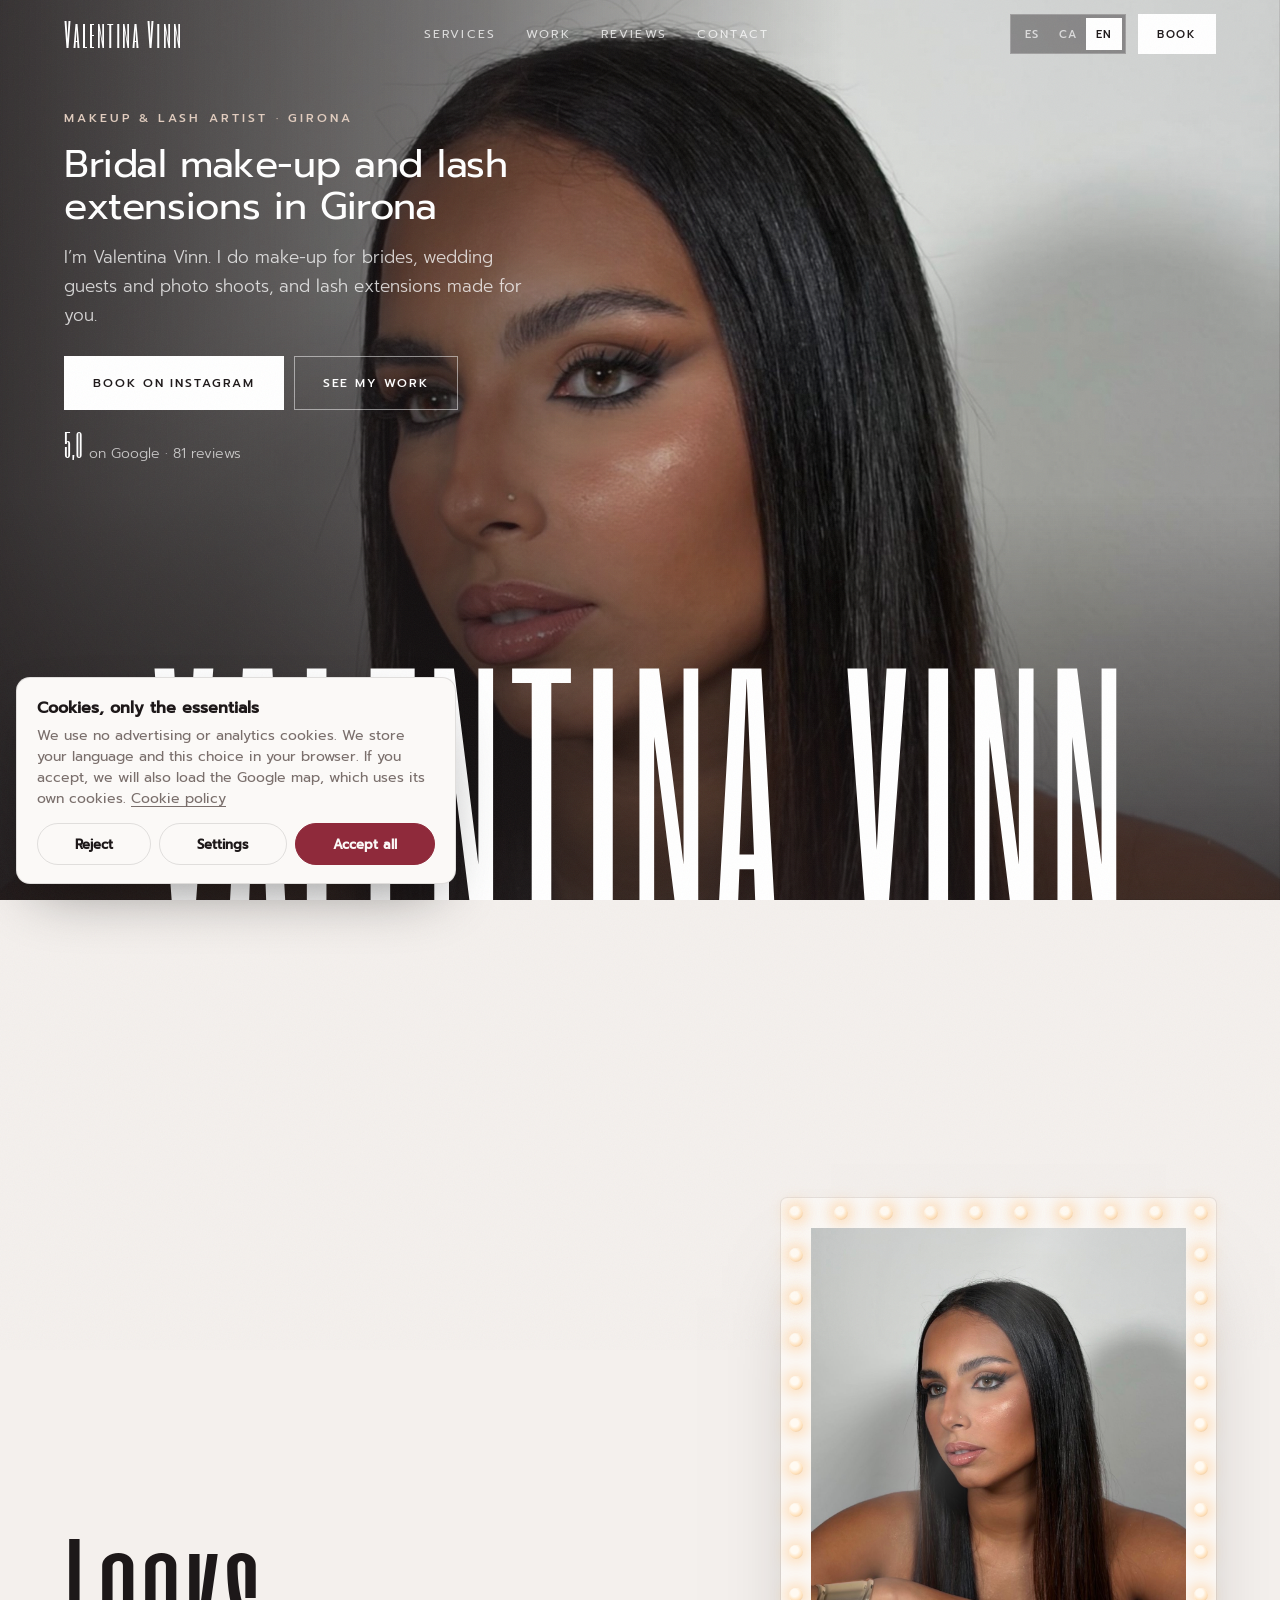
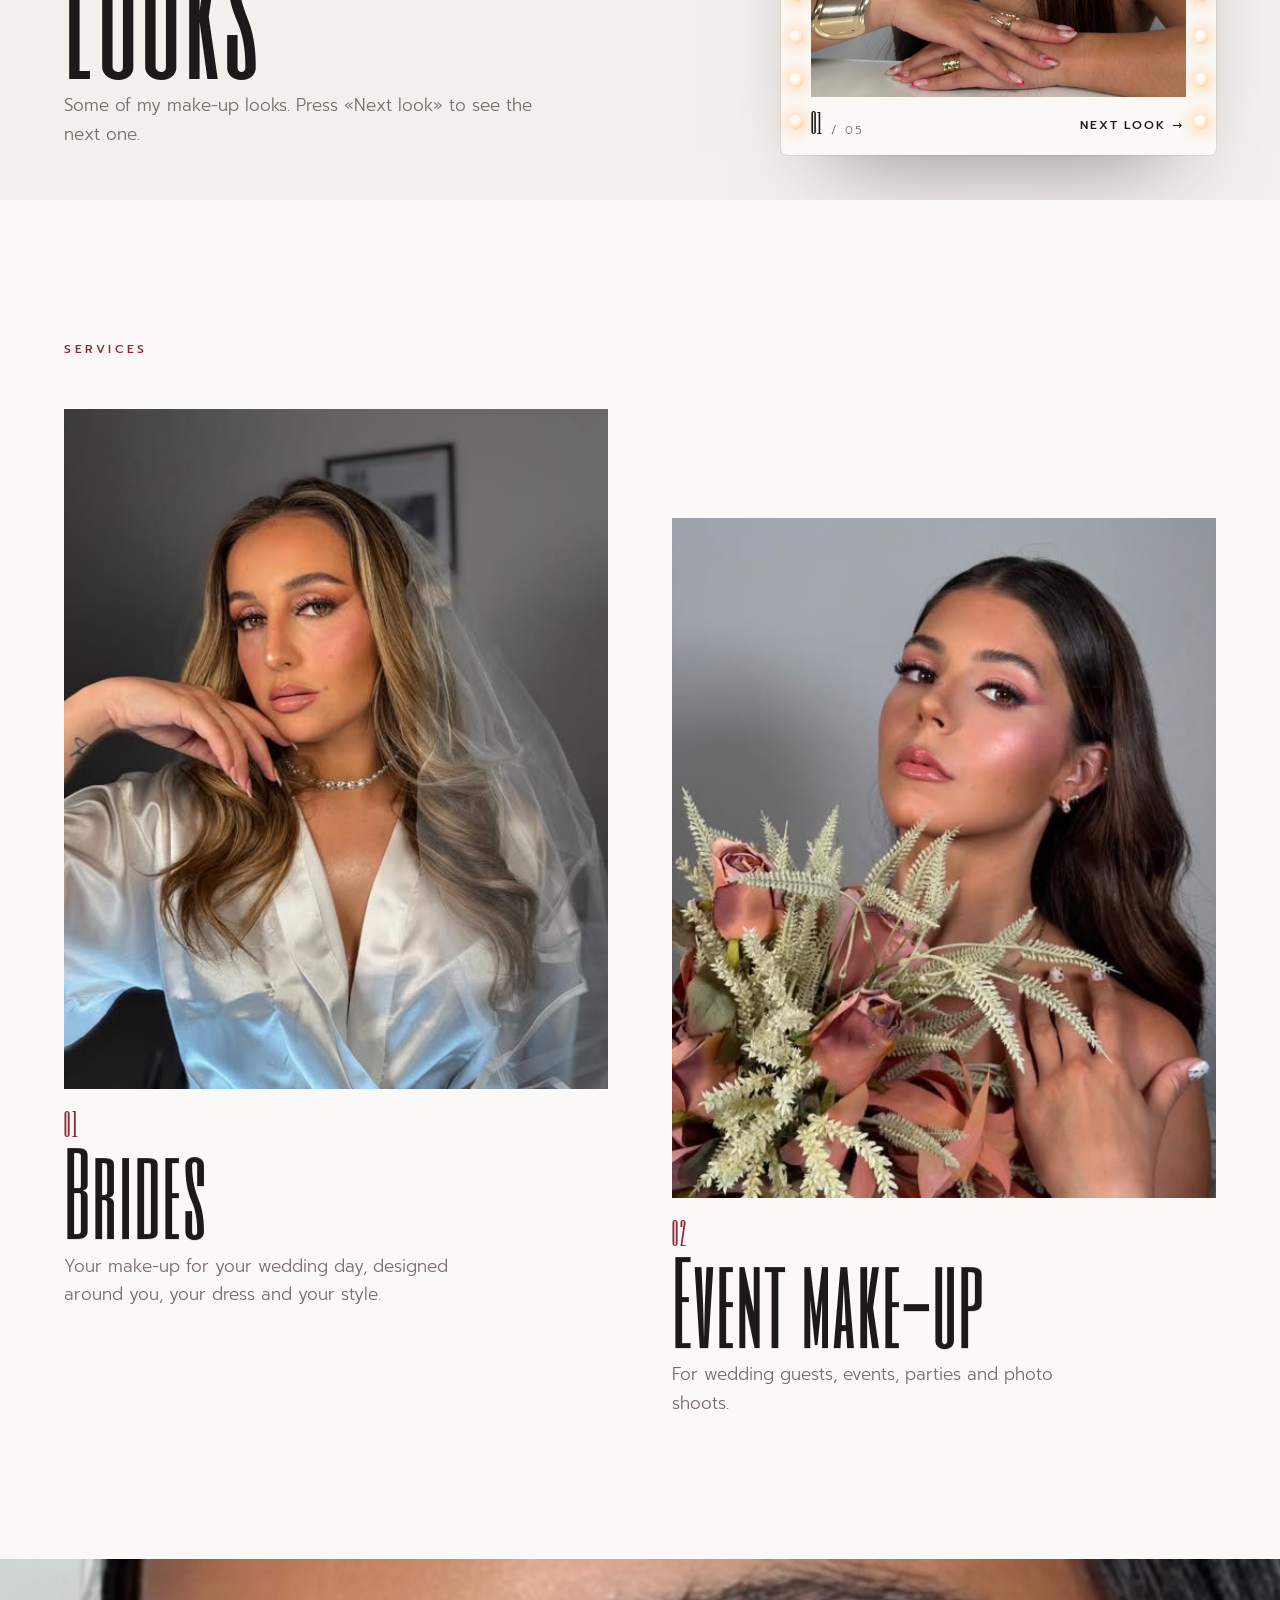
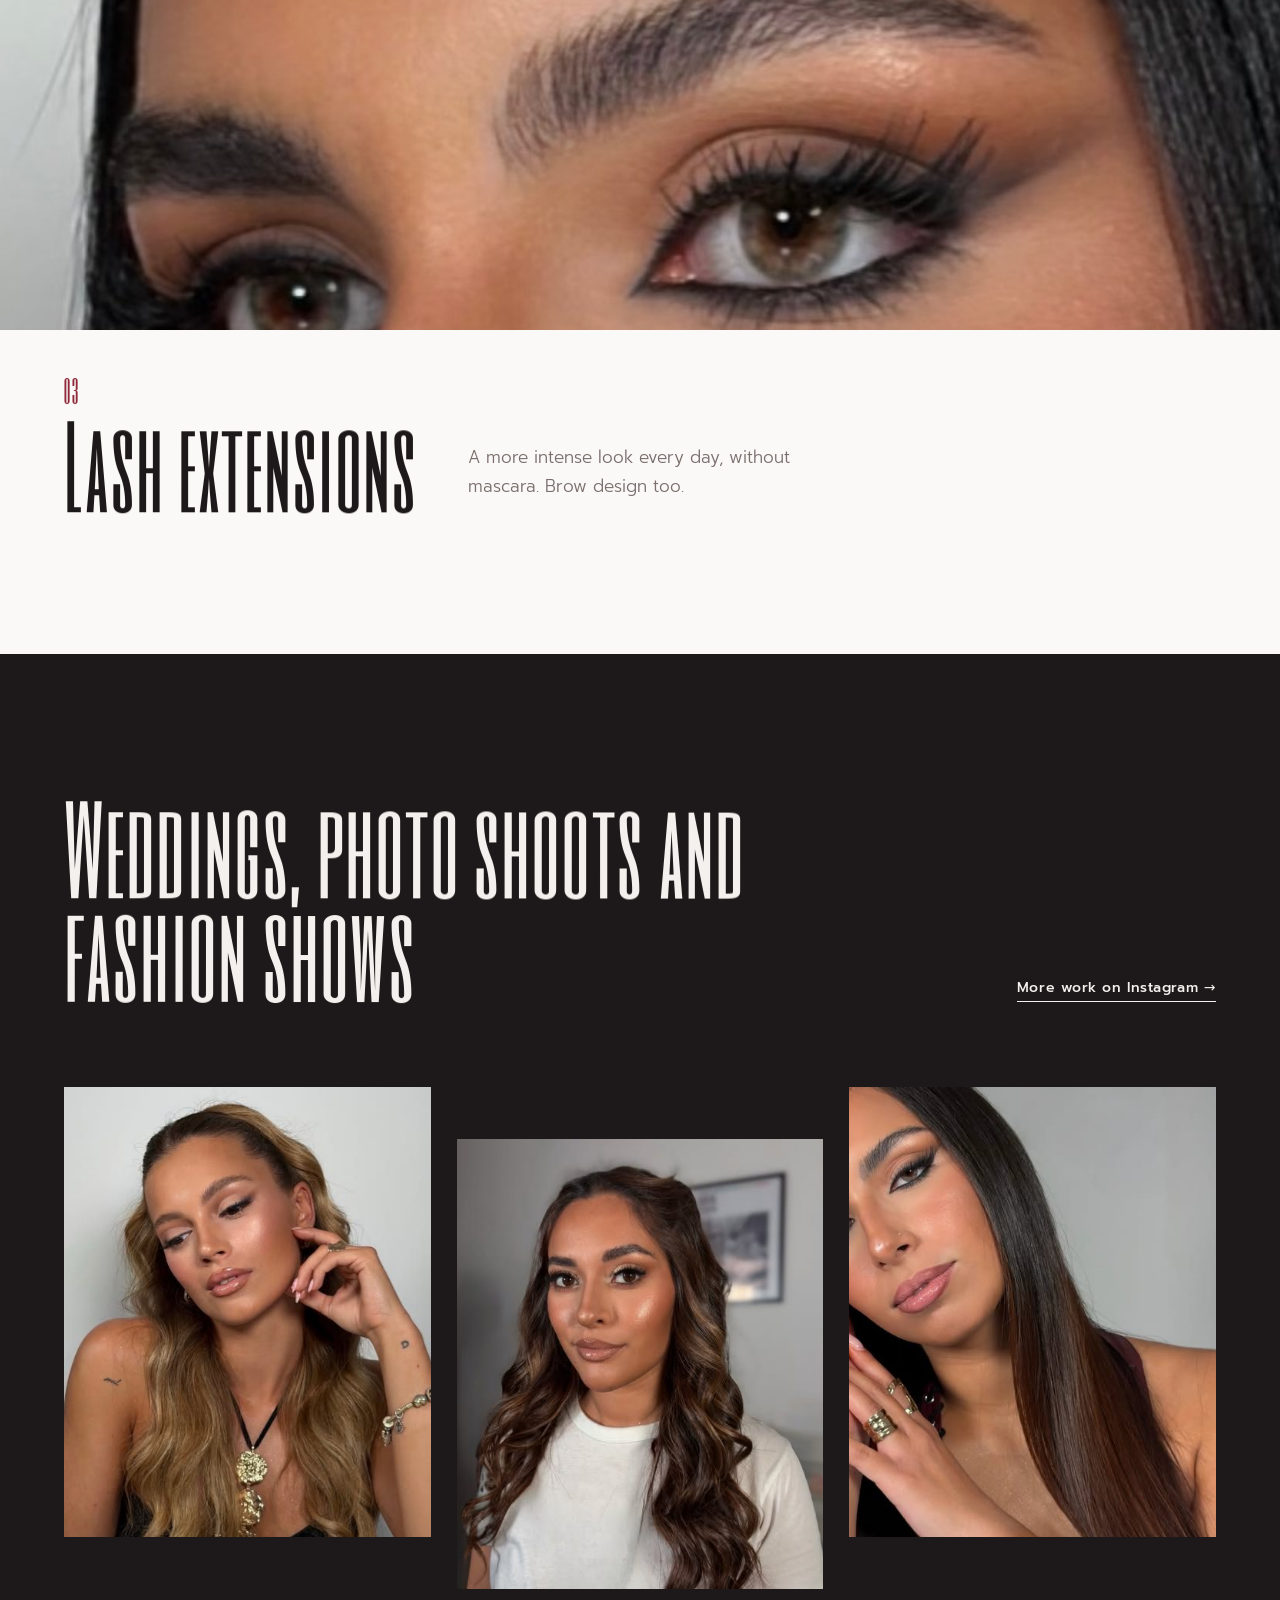
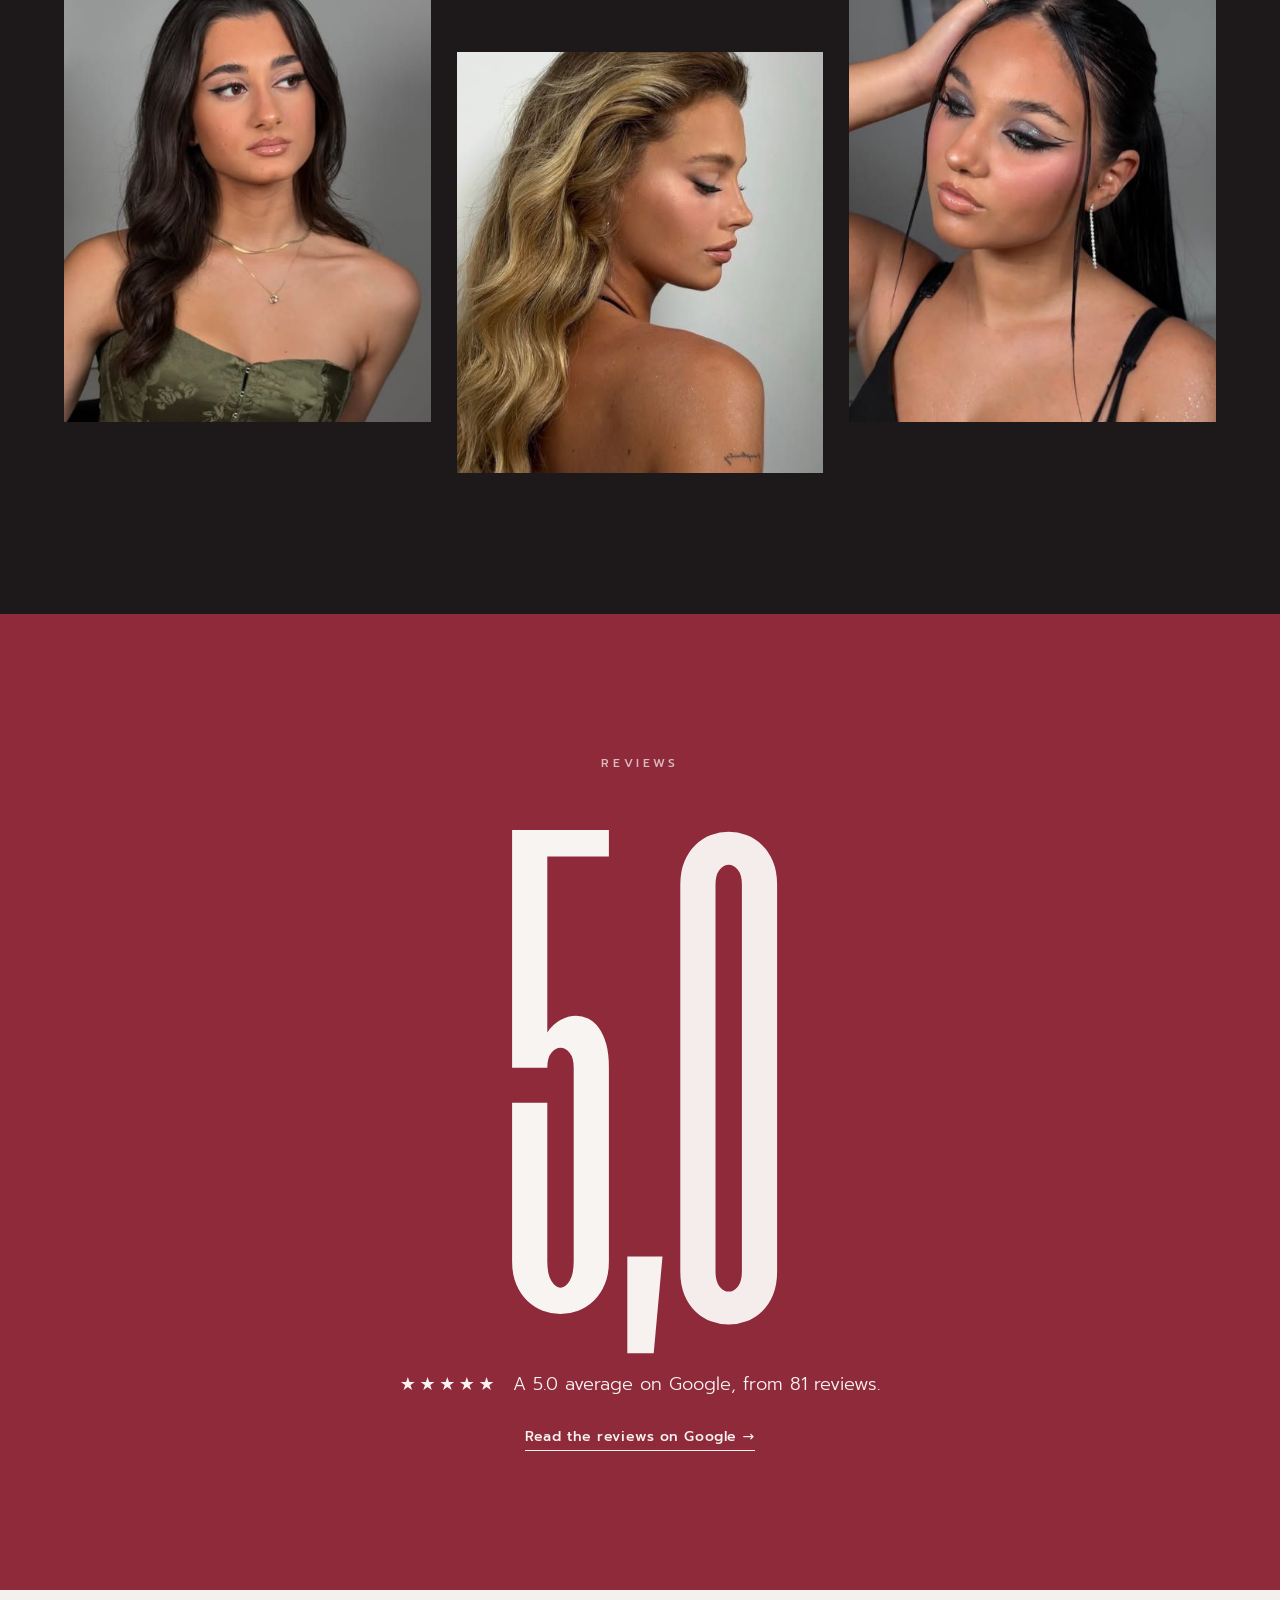
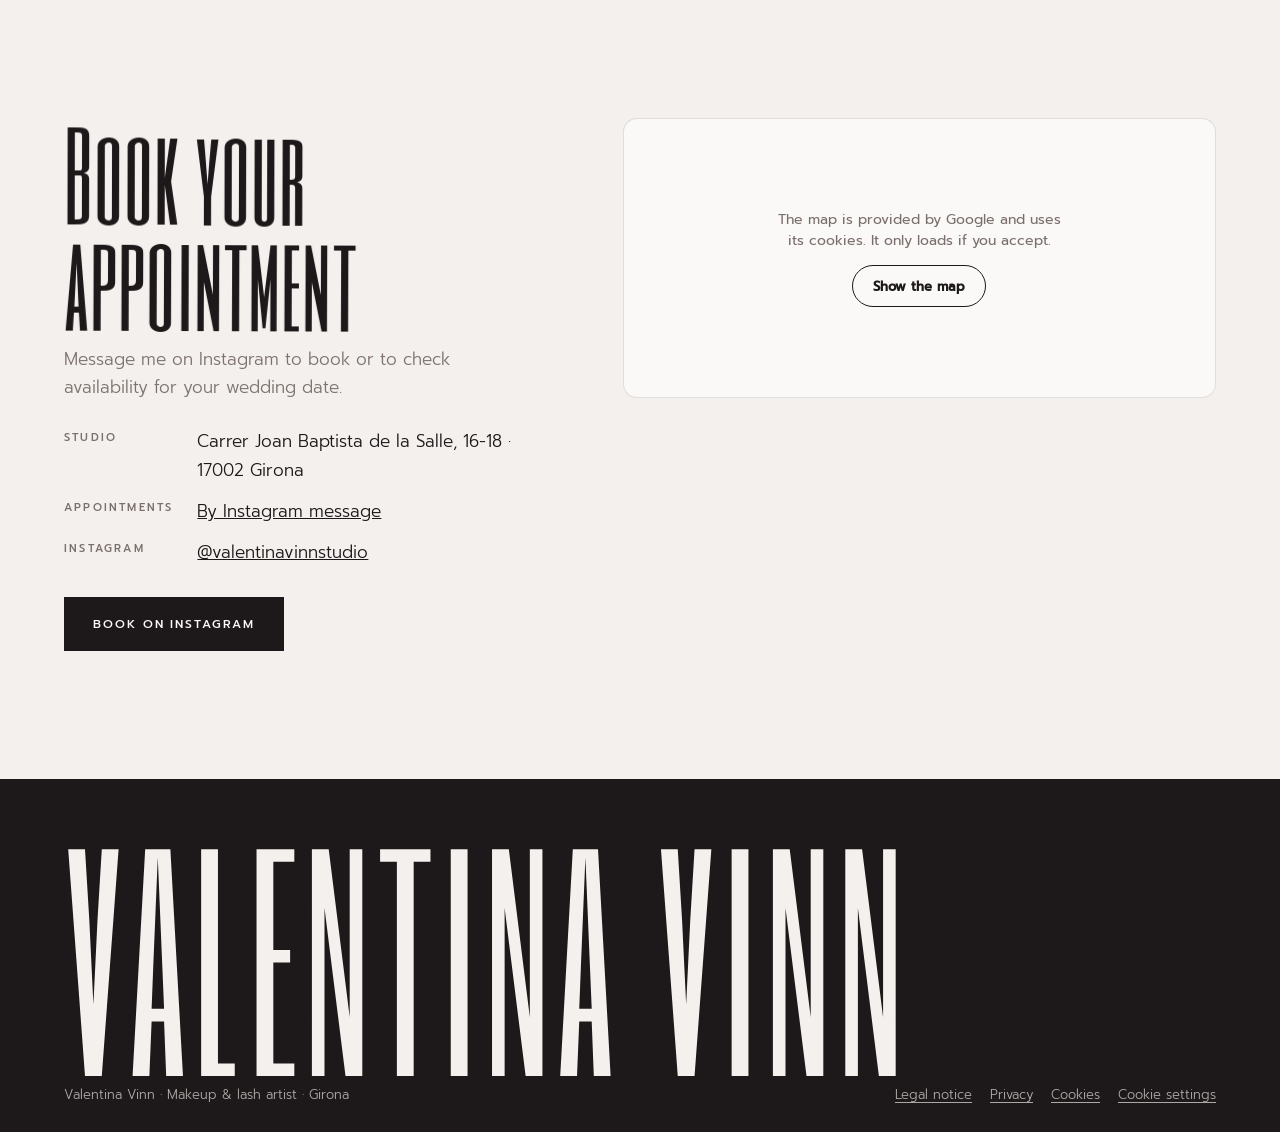
==== commit 714f43e5: "Rediseño premium: valentina-vinn-studio Co-Authored-By: Claude Opus 5.5 <noreply@anthropic.com>" ====
--- a/index.html
+++ b/index.html
@@ -39,17 +39,26 @@
 
 <main id="main">
   <!-- PORTADA: un espejo de camerino cuyas bombillas se encienden una a una -->
-  <section class="hero" id="hero" aria-labelledby="h1">
+  <section class="camp" id="hero" aria-labelledby="h1">
+    <figure class="camp-img" id="campImg"><img src="assets/img/campana.jpg" alt="Look de maquillaje con ojos ahumados y melena negra lisa" width="1650" height="2200" data-i18n-attr="alt:l1"></figure>
+    <div class="camp-top">
+      <p class="eyebrow" data-hero data-d=".5">Makeup &amp; lash artist · Girona</p>
+      <h1 id="h1" data-split data-hero data-d=".6" data-i18n="h1">Maquillaje de novia y extensiones de pestañas en Girona</h1>
+      <p class="hero-p" data-hero data-d=".8" data-i18n="hp">Soy Valentina Vinn. Maquillo novias, invitadas y sesiones de fotos, y hago extensiones de pestañas a tu medida.</p>
+      <div class="hero-cta" data-hero data-d=".9">
+        <a class="btn" href="https://ig.me/m/valentinavinnstudio" target="_blank" rel="noopener" data-mag data-i18n="ctaIg">Pide cita por Instagram</a>
+        <a class="btn btn-line" href="#looks" data-mag data-i18n="see">Ver trabajos</a>
+      </div>
+      <p class="hero-rate" data-hero data-d="1"><b>5,0</b> <span data-i18n="rate">en Google · 81 reseñas</span></p>
+    </div>
     <p class="name" aria-hidden="true"><span>V</span><span>A</span><span>L</span><span>E</span><span>N</span><span>T</span><span>I</span><span>N</span><span>A</span><span class="sp"> </span><span>V</span><span>I</span><span>N</span><span>N</span></p>
+  </section>
+
+  <!-- LOOKS: el espejo de camerino, cuyas bombillas se encienden al llegar -->
+  <section class="hero camerino" id="looks" aria-labelledby="lk-h">
     <div class="hero-in">
-      <p class="eyebrow" data-hero data-d="1.1">Makeup &amp; lash artist · Girona</p>
-      <h1 id="h1" data-split data-hero data-d="1.2" data-i18n="h1">Maquillaje de novia y extensiones de pestañas en Girona</h1>
-      <p class="hero-p" data-hero data-d="1.35" data-i18n="hp">Soy Valentina Vinn. Maquillo novias, invitadas y sesiones de fotos, y hago extensiones de pestañas a tu medida.</p>
-      <div class="hero-cta" data-hero data-d="1.45">
-        <a class="btn" href="https://ig.me/m/valentinavinnstudio" target="_blank" rel="noopener" data-mag data-i18n="ctaIg">Pide cita por Instagram</a>
-        <a class="btn btn-line" href="#trabajos" data-mag data-i18n="see">Ver trabajos</a>
-      </div>
-      <p class="hero-rate" data-hero data-d="1.55"><b>5,0</b> <span data-i18n="rate">en Google · 81 reseñas</span></p>
+      <h2 id="lk-h" data-split data-i18n="lkh">Looks</h2>
+      <p class="hero-p" data-up data-i18n="lkp">Algunos de mis maquillajes. Pulsa «Otro look» para ver el siguiente.</p>
     </div>
     <div class="mirror" id="mirror">
       <div class="bulbs" id="bulbs" aria-hidden="true"></div>
--- a/css/style.css
+++ b/css/style.css
@@ -124,3 +124,27 @@
 .foot-row p { margin: 0; }
 .foot-links { display: flex; flex-wrap: wrap; gap: 18px; }
 .foot-links a, .foot-links button { color: inherit; font: inherit; background: none; border: 0; padding: 0; cursor: pointer; text-decoration: underline; text-underline-offset: 3px; }
+
+/* ---------- portada de campaña (la sección del espejo pasa a «Looks») ---------- */
+.camp { position: relative; min-height: 100svh; display: flex; flex-direction: column; justify-content: space-between; gap: 40px; padding: 110px var(--pad) 0; overflow: hidden; isolation: isolate; background: var(--ink); color: #fff; }
+.camp::before { content: ""; position: absolute; inset: 0; z-index: -1; background: linear-gradient(90deg, #1d1819d9 0%, #1d181980 38%, #1d181900 66%), linear-gradient(#1d181900 55%, #1d1819b3 100%); }
+.camp-img { position: absolute; inset: 0; z-index: -2; margin: 0; }
+.camp-img img { width: 100%; height: 100%; object-fit: cover; object-position: 60% 22%; }
+.camp-top { max-width: 540px; }
+.camp .eyebrow { color: var(--nude); }
+.camp h1 { font: 400 clamp(30px, 3vw, 50px)/1.1 var(--f-b); letter-spacing: -.01em; }
+.camp .hero-p { color: #ffffffc7; }
+.camp .btn { background: #fff; color: var(--ink); border-color: #fff; }
+.camp .btn-line { background: none; color: #fff; border-color: #ffffff80; }
+.camp .hero-rate { color: #ffffffb3; }
+.camp .hero-rate b { color: #fff; }
+.camp .name { position: relative; z-index: 1; inset: auto; margin: 0 0 -2.6vw; font-size: 24.5vw; line-height: .78; color: #fff; text-align: center; }
+.camerino { background: var(--porc); }
+.camerino h2 { font-size: clamp(90px, 13vw, 220px); line-height: .85; }
+@media (max-width: 860px) { .camp { padding-top: 96px; } .camp::before { background: linear-gradient(#1d181999 0%, #1d181926 35%, #1d1819e6 80%); } .camp-img img { object-position: 62% 20%; } .camp .name { font-size: 24vw; } }
+.top:not(.solid) { color: #fff; }
+.top:not(.solid) .nav a { color: #ffffffbf; }
+.top:not(.solid) .langs { background: #1d181966; border-color: #ffffff33; }
+.top:not(.solid) .langs button { color: #ffffffb3; }
+.top:not(.solid) .langs button[aria-pressed="true"] { background: #fff; color: var(--ink); }
+.top:not(.solid) .btn-sm { background: #fff; color: var(--ink); border-color: #fff; }
